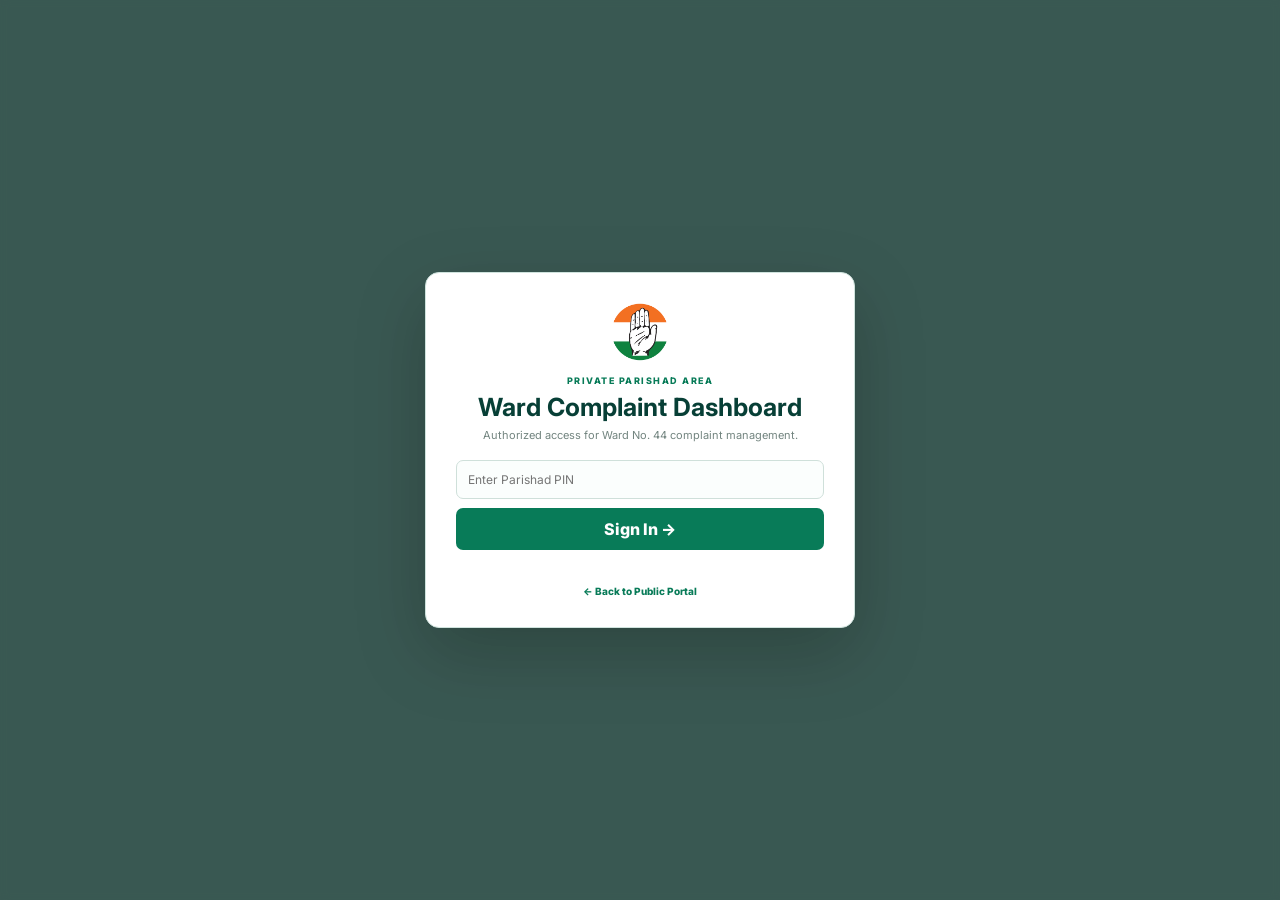
==== dashboard.html @ fd0bc694 "Add favicon and apple touch icon to dashboard Added favicon and apple touch icon links to the dashbo" ====
<!doctype html>
<html lang="en">
<head>
  <meta charset="utf-8"><meta name="viewport" content="width=device-width,initial-scale=1">
  <title>Ward Parishad Dashboard | Ward No. 44</title>
  <link rel="stylesheet" href="style.css">
  <link rel="icon" type="image/png" href="inc-favicon.png">
  <link rel="apple-touch-icon" href="inc-favicon.png">
  <style>
    .login-overlay{position:fixed;inset:0;background:rgba(4,43,35,.78);backdrop-filter:blur(5px);display:grid;place-items:center;padding:20px;z-index:100}
    .login-overlay.hidden{display:none}.login-box{width:min(430px,100%);background:#fff;border:1px solid var(--line);border-radius:14px;box-shadow:0 25px 70px rgba(0,0,0,.22);padding:30px;text-align:center}.login-box img{width:58px;height:58px;object-fit:contain}.login-box .eyebrow{margin-top:10px}.login-box h2{margin:6px 0;font-size:25px}.login-box p{font-size:11px;color:#72847f;margin:0 0 18px}.login-box input{width:100%;padding:11px;border:1px solid #cfe0da;border-radius:7px;box-sizing:border-box;margin-bottom:9px}.login-box button{width:100%;border:0;background:var(--green);color:#fff;border-radius:7px;padding:11px;font-weight:800}.login-error{min-height:17px;color:#b84a43;font-size:10px;margin:8px 0}.login-back{display:block;color:var(--green);font-size:10px;font-weight:800;margin-top:10px}.dashboard-content.hidden{display:none}.refresh-btn{border:1px solid #d4dfdb;background:#fff;border-radius:6px;padding:8px 12px;font-size:10px;font-weight:700}.loading-note{font-size:10px;color:#71847e;padding:12px}.status-control select{min-width:145px}.dash-meta{margin-top:8px;font-size:9px;color:#71847e;line-height:1.6}
  </style>
</head>
<body class="dashboard-page">
  <div id="loginOverlay" class="login-overlay">
    <div class="login-box">
      <img src="inc-hand-logo.png" alt="">
      <div class="eyebrow">PRIVATE PARISHAD AREA</div>
      <h2>Ward Complaint Dashboard</h2>
      <p>Authorized access for Ward No. 44 complaint management.</p>
      <input id="loginPin" type="password" inputmode="numeric" placeholder="Enter Parishad PIN" autocomplete="current-password">
      <button id="loginBtn" type="button">Sign In →</button>
      <div id="loginError" class="login-error"></div>
      <a class="login-back" href="index.html">← Back to Public Portal</a>
    </div>
  </div>

  <div id="dashboardContent" class="dashboard-content hidden">
    <header class="site-header">
      <div class="brand-wrap">
        <img class="logo" src="inc-hand-logo.png" alt="INC hand symbol">
        <div class="brand-title"><div class="main-title">WARD PARISHAD DASHBOARD</div><div class="sub-title">Ward No. 44 <span>|</span> Indra Colony, Pali</div></div>
        <div class="parishad-head"><small>Ward Parishad</small><strong>MOINUDDIN SHAIKH</strong><span>Indian National Congress (INC)</span></div>
      </div>
      <nav class="nav"><a href="index.html">⌂ <span>Public Portal</span></a><a class="active" href="dashboard.html">▦ <span>Dashboard</span></a><a href="#" id="logoutBtn">↪ <span>Logout</span></a></nav>
    </header>

    <main class="admin-main">
      <div class="admin-banner"><div><div class="eyebrow" style="color:#c9e9df">PRIVATE PARISHAD AREA</div><h1>Ward Complaint Dashboard</h1><p>Manage citizen complaints and update resolution status.</p></div><a class="back-btn" href="index.html">← Public Portal</a></div>
      <section class="dash-stats"><div><b id="dashTotal">0</b><span>Total Complaints</span></div><div><b id="dashOpen">0</b><span>Open / In Progress</span></div><div><b id="dashSolved">0</b><span>Solved</span></div></section>
      <section class="dashboard-tools"><div class="filters"><button class="filter active" data-filter="All">All</button><button class="filter" data-filter="Registered">Registered</button><button class="filter" data-filter="In Progress">In Progress</button><button class="filter" data-filter="Solved">Solved</button></div><button id="refreshBtn" class="refresh-btn">↻ Refresh</button></section>
      <section id="dashboardList" class="dashboard-list"><div class="loading-note">Loading complaints…</div></section>
    </main>
    <footer><div><img src="inc-hand-logo.png" alt=""> <span><b>Ward Parishad Dashboard</b><small>Moinuddin Shaikh · Ward No. 44 · Indra Colony, Pali</small></span></div><a href="index.html">← Back to Public Portal</a></footer>
  </div>
  <script src="dashboard.js"></script>
</body>
</html>
<!-- media links are rendered by dashboard.js -->
---- style.css ----
@import url('https://fonts.googleapis.com/css2?family=Inter:wght@400;500;600;700;800&family=Noto+Sans+Devanagari:wght@500;700&display=swap');
:root{
 --green:#087b58;--deep:#075544;--orange:#ff7418;--lightgreen:#e9f6f1;--ink:#073f36;
 --muted:#6c817c;--line:#cfe3dd;--bg:#f7fbfa;--white:#fff;--amber:#f6b31b;
}
*{box-sizing:border-box}html{scroll-behavior:smooth}body{margin:0;background:var(--bg);color:var(--ink);font-family:Inter,Arial,sans-serif}
button,input,select,textarea{font:inherit}button{cursor:pointer}a{text-decoration:none;color:inherit}
.site-header{min-height:88px;background:#fff;display:flex;align-items:center;justify-content:space-between;padding:10px 3.2%;border-bottom:1px solid #e0ece8;position:sticky;top:0;z-index:50}
.brand-wrap{display:flex;align-items:center;gap:13px}.logo{width:58px;height:58px;object-fit:contain}.brand-title .main-title{font-size:25px;font-weight:800;letter-spacing:-.5px}.sub-title{font-size:13px;font-weight:700;color:#285a50;margin-top:3px}.sub-title span{margin:0 8px;color:#9aa9a5}.parishad-head{border-left:1px solid #bdd2cb;padding-left:23px;margin-left:10px;display:flex;flex-direction:column}.parishad-head small{font-size:11px}.parishad-head strong{font-size:18px}.parishad-head span{font-size:11px;color:#1b668f;margin-top:3px}.nav{display:flex;gap:25px;align-items:center}.nav a{font-size:12px;font-weight:600;color:#234a43;padding:9px 0;border-bottom:3px solid transparent}.nav a.active,.nav a:hover{border-color:var(--green);color:var(--green)}
.hero{min-height:225px;padding:27px 5%;display:flex;justify-content:space-between;align-items:center;overflow:hidden;background:linear-gradient(110deg,#075744 0%,#0b6c56 35%,#d9efea 70%,#fff 100%);position:relative}.hero:after{content:"";position:absolute;right:-10%;bottom:-80px;width:55%;height:170px;background:linear-gradient(90deg,transparent,#fff9);transform:rotate(-5deg);opacity:.8}.hero-left{display:flex;align-items:center;gap:28px;color:#fff;position:relative;z-index:2}.hero-logo{width:120px;height:120px;object-fit:contain;background:#fff;border-radius:50%;padding:3px}.hero-kicker{font-size:11px;font-weight:800;letter-spacing:2px;opacity:.8}.hero h1{font-size:48px;line-height:1;margin:7px 0 7px;letter-spacing:-2px}.hero h2{font-size:18px;margin:0}.hero h2 span{margin:0 8px}.hero-rule{height:1px;background:#ffffff80;width:430px;margin:16px 0}.hero p{font-family:"Noto Sans Devanagari",sans-serif;font-size:18px;font-weight:700;margin:0}.hero-quote{display:flex;gap:12px;align-items:flex-start;position:relative;z-index:2;color:#075544;margin-right:4%}.quote-mark{font-size:70px;line-height:.7;color:#18896a}.hindi{font-family:"Noto Sans Devanagari",sans-serif;font-size:25px;font-weight:700;line-height:1.45}.quote-by{font-weight:800;margin-top:12px}.hero-quote small{display:block;color:#51716a;margin-top:4px}
.portal-grid{display:grid;grid-template-columns:minmax(310px,1fr) minmax(380px,1.18fr) minmax(280px,.9fr);gap:18px;max-width:1450px;margin:18px auto;padding:0 22px}.card{background:#fff;border:1px solid var(--line);border-radius:12px;box-shadow:0 5px 20px #164d3a0b;overflow:hidden}.register-card{padding-bottom:16px}.card-head{display:flex;gap:13px;align-items:center;padding:14px 18px}.green-head{background:linear-gradient(100deg,#087b58,#0a9168);color:#fff}.head-icon{font-size:26px}.card-head h2{font-size:19px;margin:0}.card-head p{font-size:11px;margin:4px 0 0;opacity:.9}
#complaintForm{padding:15px 18px}.field{margin-bottom:11px}.field label{display:block;font-size:11px;font-weight:700;margin-bottom:6px}.field em{font-style:normal;color:#e34d31}input,select,textarea{width:100%;border:1px solid #cfe0dc;background:#fbfefd;border-radius:6px;padding:10px 11px;color:#264f47;font-size:12px;outline:none}input:focus,select:focus,textarea:focus{border-color:var(--green);box-shadow:0 0 0 3px #087b5812}
.uploads{display:grid;grid-template-columns:1fr 1fr;gap:10px;margin:10px 0}.upload-box{border:1px dashed #c5d8d2;border-radius:8px;padding:10px;min-height:104px;position:relative}.upload-icon{font-size:18px;color:var(--green);display:block}.upload-box strong{display:block;font-size:11px;margin:3px 0}.upload-box small{display:block;color:#77908a;font-size:9px;margin-bottom:8px}.choose{display:inline-block;background:#edf4f1;border:1px solid #cadbd6;border-radius:6px;padding:6px 8px;font-size:9px;font-weight:700}.file-name{font-size:8px;color:#82938f;margin-left:4px}.media-preview{display:flex;gap:7px;flex-wrap:wrap;margin-bottom:10px}.media-preview img,.media-preview video{width:70px;height:55px;object-fit:cover;border-radius:5px;border:1px solid var(--line)}.submit-btn{width:100%;border:0;border-radius:7px;padding:12px;background:var(--green);color:#fff;font-size:12px;font-weight:800}.submit-btn:hover{background:var(--deep)}.form-note{text-align:center;color:#81938f;font-size:8px;margin:8px 0 0}.success{margin:0 18px;padding:12px;border-radius:8px;background:#e5f6ed;border:1px solid #b9dfcc;display:flex;gap:10px;align-items:center}.success-icon{width:32px;height:32px;border-radius:50%;background:var(--green);color:#fff;display:grid;place-items:center}.success strong{font-size:11px}.success p{font-size:11px;font-weight:700;margin:3px 0}.success small{font-size:9px}.hidden{display:none!important}
.middle-column,.right-column{display:flex;flex-direction:column;gap:12px}.how-card{padding:14px}.section-title{font-size:16px;color:var(--deep);display:flex;align-items:center;gap:7px}.steps{display:flex;align-items:center;justify-content:space-between;margin:17px 5px}.step{text-align:center;width:22%}.step-circle{width:50px;height:50px;margin:0 auto 8px;border-radius:50%;display:grid;place-items:center;color:#fff;font-size:22px;border:4px solid #fff;box-shadow:0 0 0 1px #c6dfd6}.orange{background:var(--orange)}.green{background:#18a05f}.darkgreen{background:var(--green)}.amber{background:var(--amber)}.step b{font-size:10px;display:block}.step small{display:block;font-size:8px;color:#6f837e;line-height:1.5;margin-top:4px}.arrow{color:var(--green);font-size:18px}.promise{margin-top:5px;border:1px solid #f3b56e;border-radius:7px;padding:10px 18px;display:flex;align-items:center;gap:15px;background:linear-gradient(90deg,#fffaf4,#fff)}.promise span{font-size:43px;color:var(--orange)}.promise b{display:block;font-size:12px}.promise strong{display:block;font-size:22px;margin-top:2px}
.track-card,.status-card{padding:14px}.track-card>p{font-size:10px;color:#748680;margin:5px 0 10px}.track-row{display:flex;gap:10px}.track-row button{border:0;background:var(--green);color:#fff;border-radius:6px;padding:0 22px;font-weight:800}.track-result{margin-top:10px}.result{padding:10px;background:#f1f8f5;border-radius:7px;font-size:10px}.result b{font-size:11px}.status-line{display:flex;align-items:center;justify-content:space-between;margin-top:15px}.status-line>div{text-align:center;width:29%}.status-dot{display:grid;place-items:center;width:42px;height:42px;border-radius:50%;color:#fff;margin:0 auto 6px}.status-line b,.status-line small{display:block;font-size:10px}.status-line small{font-size:8px;color:#7a8e89;line-height:1.4}.status-line i{color:#46a487;font-style:normal}
.whatsapp-card{padding:17px;display:grid;grid-template-columns:50px 1fr;gap:10px;background:linear-gradient(135deg,#f2fff9,#fff)}.wa-icon{width:50px;height:50px;border-radius:50%;background:#19a45f;color:#fff;display:grid;place-items:center;font-size:26px}.whatsapp-card h3{margin:2px 0 5px;font-size:14px}.whatsapp-card p{font-size:9px;color:#6b807a;line-height:1.5;margin:0}.wa-btn{grid-column:1/-1;border:0;background:#08a05a;color:#fff;border-radius:6px;padding:10px;font-size:11px;font-weight:800;text-align:left}.wa-btn span{float:right;font-size:18px;line-height:10px}.wa-help{grid-column:1/-1;color:#81918d;font-size:8px}.wa-help code{background:#edf4f1;padding:2px 4px}
.parishad-card{padding:16px;display:grid;grid-template-columns:78px 1fr;gap:12px;align-items:center}.parishad-card img{width:76px;height:76px;object-fit:contain}.parishad-card small{font-size:9px}.parishad-card h3{font-size:16px;margin:3px 0}.parishad-card p{font-size:10px;margin:0 0 4px}.parishad-card b{font-size:9px;color:#1b668f}.tricolor-line{grid-column:1/-1;display:flex;height:4px}.tricolor-line i{flex:1}.tricolor-line i:nth-child(1){background:var(--orange)}.tricolor-line i:nth-child(2){background:#ddd}.tricolor-line i:nth-child(3){background:#15914d}.mini-links{grid-column:1/-1;display:flex;justify-content:center;gap:17px;font-size:9px;font-weight:700;color:#37675e}
.recent-card{padding:12px}.recent-head{display:flex;justify-content:space-between;font-size:13px}.recent-head button{border:0;background:none;color:#006ca2;font-size:9px}.recent-item{display:grid;grid-template-columns:1fr auto;gap:4px;padding:10px 2px;border-bottom:1px solid #e7efec}.recent-item:last-child{border-bottom:0}.recent-item b{font-size:9px}.recent-item small{font-size:8px;color:#7c8f8b;display:block}.badge{padding:5px 8px;border-radius:20px;font-size:8px;font-weight:800;align-self:center}.registered{background:#dbeaff;color:#1f59a6}.progress{background:#fff0c8;color:#a56b00}.solved{background:#d6f5df;color:#15834a}
.dashboard{max-width:1405px;margin:25px auto;padding:22px}.dashboard-head{display:flex;justify-content:space-between;align-items:flex-start}.eyebrow{font-size:9px;font-weight:800;letter-spacing:1.5px;color:var(--green)}.dashboard h2{margin:5px 0;font-size:25px}.dashboard p{margin:0;color:#72847f;font-size:11px}.outline-btn{border:1px solid #d4dfdb;background:#fff;border-radius:6px;padding:8px 12px;font-size:10px}.dash-stats{display:flex;gap:10px;margin:18px 0}.dash-stats div{background:#f1f8f5;border:1px solid #dbe9e4;padding:10px 25px;border-radius:8px}.dash-stats b{font-size:19px;display:block}.dash-stats span{font-size:9px;color:#71847e}.dashboard-list{display:grid;gap:9px}.dash-item{border:1px solid var(--line);border-radius:8px;padding:12px;display:grid;grid-template-columns:1fr auto;gap:10px}.dash-item h4{margin:0 0 4px;font-size:11px}.dash-item p{font-size:9px;line-height:1.5}.dash-item select{width:auto;padding:6px;font-size:9px}.dash-media{display:flex;gap:5px;margin-top:7px}.dash-media img,.dash-media video{width:55px;height:45px;object-fit:cover;border-radius:4px}
footer{background:#075544;color:#fff;padding:18px 5%;display:flex;justify-content:space-between;align-items:center;font-size:10px;margin-top:30px}footer>div{display:flex;align-items:center;gap:9px}footer img{width:38px;height:38px;object-fit:contain;background:#fff;border-radius:50%}footer small{display:block;opacity:.8;margin-top:2px}
@media(max-width:1100px){.portal-grid{grid-template-columns:1fr 1fr}.right-column{grid-column:1/-1;display:grid;grid-template-columns:1fr 1fr}.recent-card{grid-column:1/-1}.parishad-head{display:none}.nav{gap:10px}.nav a span{display:none}}
@media(max-width:720px){.site-header{padding:8px 12px}.brand-title .main-title{font-size:17px}.sub-title{font-size:9px}.logo{width:44px;height:44px}.nav{display:none}.hero{padding:24px 18px;display:block}.hero-logo{width:80px;height:80px;float:left;margin-right:15px}.hero h1{font-size:31px;padding-top:7px}.hero h2{font-size:12px}.hero-rule{width:100%;margin:10px 0}.hero p{font-size:12px}.hero-quote{clear:both;padding-top:20px;margin:0}.hindi{font-size:17px}.portal-grid{display:block;padding:0 10px}.middle-column,.right-column{margin-top:12px;display:flex}.steps{gap:5px}.arrow{font-size:12px}.step-circle{width:40px;height:40px;font-size:16px}.step b{font-size:8px}.step small{font-size:7px}.promise strong{font-size:17px}.dashboard{margin:15px 10px}.dashboard-head{gap:10px}.dashboard h2{font-size:20px}.dash-stats div{padding:9px 15px}footer{flex-direction:column;gap:10px;align-items:flex-start}}

.admin-link{color:#fff;text-decoration:underline;font-size:10px}.admin-main{max-width:1400px;margin:0 auto;padding:32px 25px 70px}.admin-banner{display:flex;justify-content:space-between;align-items:center;padding:28px;background:linear-gradient(110deg,#075544,#0a8764);border-radius:12px;color:#fff;margin-bottom:18px}.admin-banner h1{margin:6px 0;font-size:30px}.admin-banner p{margin:0;color:#d5ece5;font-size:12px}.back-btn{background:#fff;color:#075544;border-radius:7px;padding:10px 14px;font-size:11px;font-weight:800}.dashboard-tools{display:flex;justify-content:space-between;align-items:center;margin:18px 0}.filters{display:flex;gap:7px}.filter{border:1px solid var(--line);background:#fff;padding:9px 14px;border-radius:7px;font-size:10px;font-weight:700}.filter.active{background:var(--green);color:#fff}.complaint-id{font-size:10px;font-weight:800;letter-spacing:.7px;color:var(--green)}.dash-item{background:#fff;border:1px solid var(--line);border-radius:10px;padding:17px;display:grid;grid-template-columns:1fr auto;gap:20px;margin-bottom:10px}.dash-item h4{margin:3px 0 8px;font-size:14px}.dash-item p{font-size:10px;line-height:1.7;color:#61766f}.dash-item>small{font-size:9px;color:#84948f}.status-control{display:flex;flex-direction:column;align-items:flex-end;gap:12px}.status-control select{width:145px}.badge{display:inline-block;padding:6px 10px;border-radius:20px;font-size:9px;font-weight:800}.dashboard-page footer a{color:#fff;font-size:10px}.dashboard-page .dash-stats{max-width:none}.dashboard-page .dash-stats div{background:#fff;border:1px solid var(--line)}@media(max-width:700px){.admin-main{padding:18px 10px 50px}.admin-banner{display:block}.back-btn{display:inline-block;margin-top:18px}.dashboard-tools{align-items:flex-start;gap:10px;flex-direction:column}.filters{flex-wrap:wrap}.dash-item{grid-template-columns:1fr}.status-control{align-items:flex-start}.status-control select{width:100%}}

/* GPS capture */
.gps-panel{border:1px solid #cfe3dd;background:linear-gradient(90deg,#f2fbf7,#fff);border-radius:8px;padding:10px;margin:10px 0;display:grid;grid-template-columns:1fr auto;gap:8px;align-items:center}.gps-title{font-size:11px;font-weight:800;color:var(--deep)}.gps-status{font-size:9px;color:#6f837e;margin-top:3px;line-height:1.4}.gps-btn{border:1px solid #b8d7cc;background:#eaf6f1;color:var(--green);border-radius:6px;padding:8px 10px;font-size:9px;font-weight:800}.gps-btn:hover{background:#dff1ea}.gps-btn:disabled{opacity:.65;cursor:wait}.gps-map-link{grid-column:1/-1;font-size:9px;font-weight:800;color:#006ca2}.gps-map-link.hidden{display:none!important}
@media(max-width:520px){.gps-panel{grid-template-columns:1fr}.gps-btn{width:100%}}

.media-actions{align-items:stretch}.media-box{min-height:145px}.media-buttons{display:flex;gap:6px;flex-wrap:wrap;margin:6px 0}.media-buttons .choose{cursor:pointer;text-align:center}.camera-btn{background:#e5f5ee;border-color:#b7d9ca;color:#075544}.media-note{font-size:8px;color:#748680;line-height:1.45;margin:-3px 0 10px;padding:7px 9px;background:#f6faf8;border-radius:6px;border:1px solid #e2ece8}@media(max-width:720px){.media-actions{grid-template-columns:1fr}.media-box{min-height:130px}.media-buttons .choose{flex:1}}
.media-upload-status{margin:8px 0;font-size:10px;color:#16734e;font-weight:700;min-height:14px}
.dash-media{margin-top:8px;font-size:10px;line-height:1.8}.dash-media a,.dash-meta a{font-weight:800}

.camera-modal{position:fixed;inset:0;background:rgba(0,0,0,.72);z-index:200;display:grid;place-items:center;padding:16px}.camera-dialog{width:min(520px,100%);background:#fff;border-radius:14px;overflow:hidden;box-shadow:0 20px 60px rgba(0,0,0,.3)}.camera-head{display:flex;justify-content:space-between;align-items:center;padding:13px 15px;border-bottom:1px solid var(--line);color:var(--deep)}.camera-head button{border:0;background:#f1f5f3;border-radius:50%;width:32px;height:32px}.camera-dialog video{display:block;width:100%;aspect-ratio:4/3;background:#111;object-fit:cover}.camera-hint{padding:9px 13px;font-size:10px;color:#6e827c;background:#f7faf9}.camera-controls{display:flex;gap:8px;padding:12px}.camera-action{flex:1;border:0;border-radius:7px;background:var(--green);color:#fff;padding:11px;font-weight:800;font-size:11px}.camera-action.danger{background:#c74635}.media-buttons button{cursor:pointer;font:inherit}

/* Welcome experience */
.welcome-modal{position:fixed;inset:0;z-index:300;display:grid;place-items:center;padding:18px;background:rgba(2,37,29,.72);backdrop-filter:blur(5px)}
.welcome-modal.hidden{display:none!important}
.welcome-card{width:min(560px,100%);position:relative;overflow:hidden;border:1px solid #d6ebe4;border-radius:20px;background:linear-gradient(145deg,#ffffff 0%,#f4fbf8 100%);box-shadow:0 28px 90px rgba(0,0,0,.28);padding:30px 28px 24px;text-align:center;animation:welcomeIn .45s ease both}
@keyframes welcomeIn{from{opacity:0;transform:translateY(18px) scale(.97)}to{opacity:1;transform:none}}
.welcome-close{position:absolute;right:14px;top:14px;width:34px;height:34px;border:0;border-radius:50%;background:#edf5f2;color:#42645c;font-weight:800}
.welcome-badge{display:inline-block;padding:6px 10px;border-radius:999px;background:#e4f4ee;color:#087b58;font-size:9px;font-weight:800;letter-spacing:1.2px}
.welcome-icon{width:68px;height:68px;margin:16px auto 10px;border-radius:50%;display:grid;place-items:center;background:linear-gradient(135deg,#087b58,#14a374);font-size:31px;box-shadow:0 10px 25px #087b5828}
.welcome-slides{min-height:155px;display:grid;place-items:center}.welcome-slide{display:none;max-width:430px}.welcome-slide.active{display:block;animation:slideIn .35s ease both}@keyframes slideIn{from{opacity:0;transform:translateX(14px)}to{opacity:1;transform:none}}
.welcome-kicker{font-size:10px;font-weight:800;letter-spacing:2px;color:#ff7418}.welcome-slide h2{margin:7px 0 8px;font-size:28px;line-height:1.12;color:#075544}.welcome-slide p{margin:0;color:#627a73;font-size:12px;line-height:1.65}.welcome-dots{display:flex;justify-content:center;gap:7px;margin:8px 0 17px}.welcome-dots span{width:7px;height:7px;border-radius:50%;background:#cbdcd6;transition:.2s}.welcome-dots span.active{width:22px;border-radius:99px;background:#087b58}.welcome-start{width:100%;border:0;border-radius:9px;padding:12px 16px;background:linear-gradient(90deg,#087b58,#0a9168);color:#fff;font-size:11px;font-weight:800;box-shadow:0 8px 20px #087b5825}
@media(max-width:520px){.welcome-card{padding:25px 18px 19px;border-radius:16px}.welcome-slide h2{font-size:23px}.welcome-slides{min-height:175px}}

/* Faster-feeling registration state */
.submit-btn{transition:transform .15s ease,opacity .15s ease}.submit-btn:disabled{opacity:.72;cursor:wait;transform:none}.media-upload-status{min-height:14px}
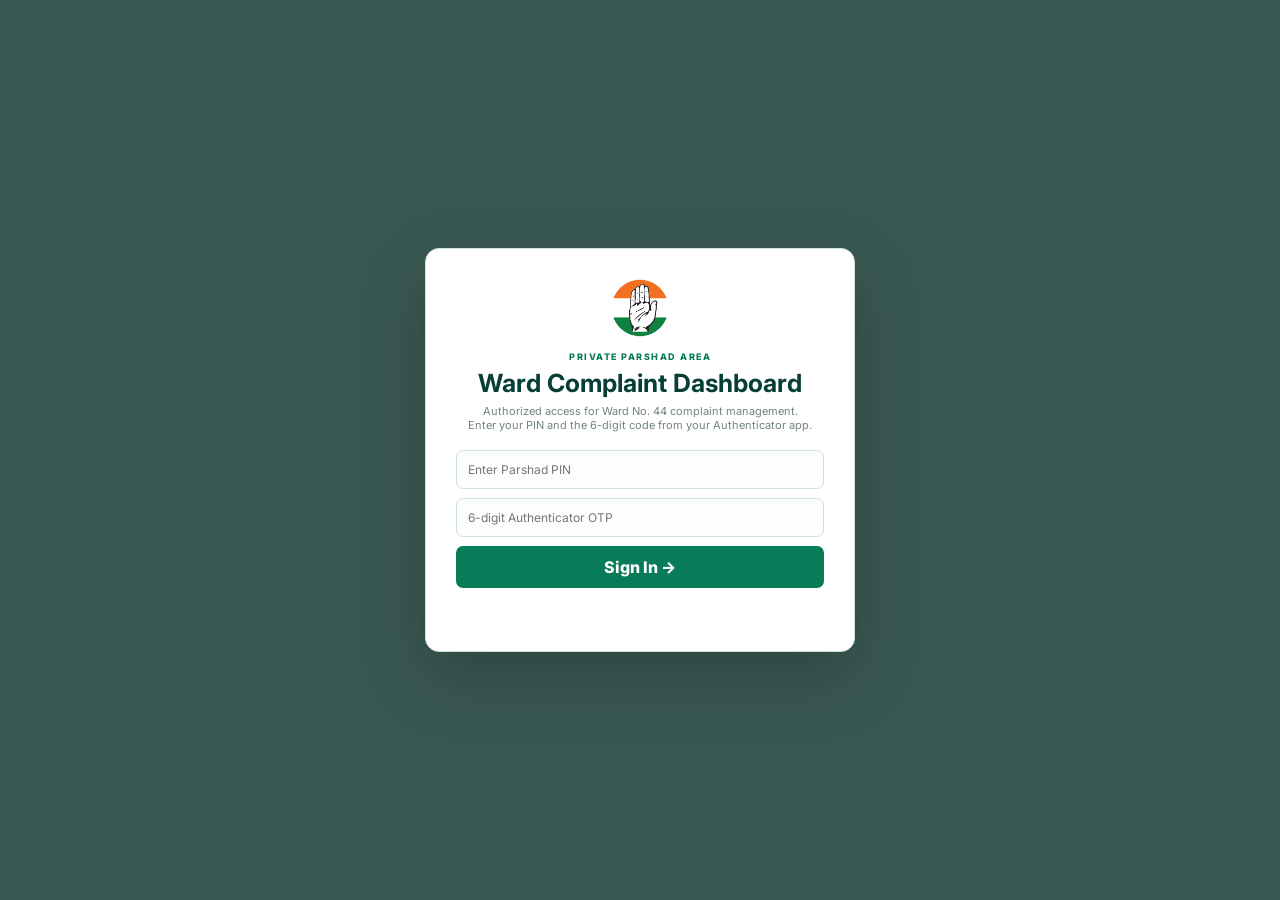
==== commit f577f243: "Update references to 'Parshad' and enhance login info" ====
--- a/dashboard.html
+++ b/dashboard.html
@@ -2,26 +2,27 @@
 <html lang="en">
 <head>
   <meta charset="utf-8"><meta name="viewport" content="width=device-width,initial-scale=1">
-  <title>Ward Parishad Dashboard | Ward No. 44</title>
-  <link rel="stylesheet" href="style.css">
-  <link rel="icon" type="image/png" href="inc-favicon.png">
+  <title>Ward Parshad Dashboard | Ward No. 44</title>
+    <link rel="icon" href="favicon.ico" sizes="any">
+  <link rel="icon" type="image/png" href="assets/inc-favicon.png">
   <link rel="apple-touch-icon" href="inc-favicon.png">
+<link rel="stylesheet" href="style.css">
   <style>
     .login-overlay{position:fixed;inset:0;background:rgba(4,43,35,.78);backdrop-filter:blur(5px);display:grid;place-items:center;padding:20px;z-index:100}
-    .login-overlay.hidden{display:none}.login-box{width:min(430px,100%);background:#fff;border:1px solid var(--line);border-radius:14px;box-shadow:0 25px 70px rgba(0,0,0,.22);padding:30px;text-align:center}.login-box img{width:58px;height:58px;object-fit:contain}.login-box .eyebrow{margin-top:10px}.login-box h2{margin:6px 0;font-size:25px}.login-box p{font-size:11px;color:#72847f;margin:0 0 18px}.login-box input{width:100%;padding:11px;border:1px solid #cfe0da;border-radius:7px;box-sizing:border-box;margin-bottom:9px}.login-box button{width:100%;border:0;background:var(--green);color:#fff;border-radius:7px;padding:11px;font-weight:800}.login-error{min-height:17px;color:#b84a43;font-size:10px;margin:8px 0}.login-back{display:block;color:var(--green);font-size:10px;font-weight:800;margin-top:10px}.dashboard-content.hidden{display:none}.refresh-btn{border:1px solid #d4dfdb;background:#fff;border-radius:6px;padding:8px 12px;font-size:10px;font-weight:700}.loading-note{font-size:10px;color:#71847e;padding:12px}.status-control select{min-width:145px}.dash-meta{margin-top:8px;font-size:9px;color:#71847e;line-height:1.6}
+    .login-overlay.hidden{display:none}.login-box{width:min(430px,100%);background:#fff;border:1px solid var(--line);border-radius:14px;box-shadow:0 25px 70px rgba(0,0,0,.22);padding:30px;text-align:center}.login-box img{width:58px;height:58px;object-fit:contain}.login-box .eyebrow{margin-top:10px}.login-box h2{margin:6px 0;font-size:25px}.login-box p{font-size:11px;color:#72847f;margin:0 0 18px}.login-box input{width:100%;padding:11px;border:1px solid #cfe0da;border-radius:7px;box-sizing:border-box;margin-bottom:9px}.login-box button{width:100%;border:0;background:var(--green);color:#fff;border-radius:7px;padding:11px;font-weight:800}.login-error{min-height:17px;color:#b84a43;font-size:10px;margin:8px 0}.login-back{display:block;color:var(--green);font-size:10px;font-weight:800;margin-top:10px}.dashboard-content.hidden{display:none}.refresh-btn{border:1px solid #d4dfdb;background:#fff;border-radius:6px;padding:8px 12px;font-size:10px;font-weight:700}.loading-note{font-size:10px;color:#71847e;padding:12px}.status-control select{min-width:145px}.notify-solved-btn{margin-top:6px;border:1px solid #0b7d67;background:#fff;color:#075e54;border-radius:7px;padding:7px 9px;font-size:9px;font-weight:800;cursor:pointer}.notify-solved-btn:hover{background:#eef8f4}.dash-meta{margin-top:8px;font-size:9px;color:#71847e;line-height:1.6}
   </style>
 </head>
 <body class="dashboard-page">
   <div id="loginOverlay" class="login-overlay">
     <div class="login-box">
       <img src="inc-hand-logo.png" alt="">
-      <div class="eyebrow">PRIVATE PARISHAD AREA</div>
+      <div class="eyebrow">PRIVATE PARSHAD AREA</div>
       <h2>Ward Complaint Dashboard</h2>
-      <p>Authorized access for Ward No. 44 complaint management.</p>
-      <input id="loginPin" type="password" inputmode="numeric" placeholder="Enter Parishad PIN" autocomplete="current-password">
+      <p>Authorized access for Ward No. 44 complaint management.<br>Enter your PIN and the 6-digit code from your Authenticator app.</p>
+      <input id="loginPin" type="password" inputmode="numeric" placeholder="Enter Parshad PIN" autocomplete="current-password">
+      <input id="loginOtp" type="text" inputmode="numeric" pattern="[0-9]{6}" maxlength="6" placeholder="6-digit Authenticator OTP" autocomplete="one-time-code">
       <button id="loginBtn" type="button">Sign In →</button>
       <div id="loginError" class="login-error"></div>
-      <a class="login-back" href="index.html">← Back to Public Portal</a>
     </div>
   </div>
 
@@ -29,19 +30,23 @@
     <header class="site-header">
       <div class="brand-wrap">
         <img class="logo" src="inc-hand-logo.png" alt="INC hand symbol">
-        <div class="brand-title"><div class="main-title">WARD PARISHAD DASHBOARD</div><div class="sub-title">Ward No. 44 <span>|</span> Indra Colony, Pali</div></div>
-        <div class="parishad-head"><small>Ward Parishad</small><strong>MOINUDDIN SHAIKH</strong><span>Indian National Congress (INC)</span></div>
+        <div class="brand-title"><div class="main-title">WARD PARSHAD DASHBOARD</div><div class="sub-title">Ward No. 44 <span>|</span> Indra Colony, Pali</div></div>
+        <div class="parshad-head"><small>Ward Parshad</small><strong>MOINUDDIN</strong><span>Indian National Congress (INC)</span></div>
       </div>
-      <nav class="nav"><a href="index.html">⌂ <span>Public Portal</span></a><a class="active" href="dashboard.html">▦ <span>Dashboard</span></a><a href="#" id="logoutBtn">↪ <span>Logout</span></a></nav>
+      <nav class="nav"><a class="active" href="dashboard.html">▦ <span>Dashboard</span></a><a href="#" id="logoutBtn">↪ <span>Logout</span></a></nav>
     </header>
 
     <main class="admin-main">
-      <div class="admin-banner"><div><div class="eyebrow" style="color:#c9e9df">PRIVATE PARISHAD AREA</div><h1>Ward Complaint Dashboard</h1><p>Manage citizen complaints and update resolution status.</p></div><a class="back-btn" href="index.html">← Public Portal</a></div>
+      <div class="admin-banner"><div><div class="eyebrow" style="color:#c9e9df">PRIVATE PARSHAD AREA</div><h1>Ward Complaint Dashboard</h1><p>View complaints, photos, videos, GPS locations and update resolution status.</p></div></div>
       <section class="dash-stats"><div><b id="dashTotal">0</b><span>Total Complaints</span></div><div><b id="dashOpen">0</b><span>Open / In Progress</span></div><div><b id="dashSolved">0</b><span>Solved</span></div></section>
-      <section class="dashboard-tools"><div class="filters"><button class="filter active" data-filter="All">All</button><button class="filter" data-filter="Registered">Registered</button><button class="filter" data-filter="In Progress">In Progress</button><button class="filter" data-filter="Solved">Solved</button></div><button id="refreshBtn" class="refresh-btn">↻ Refresh</button></section>
+      <section class="dashboard-tools">
+        <div class="dashboard-search"><input id="searchComplaint" type="search" placeholder="Search complaint ID, name, mobile, location or category…" autocomplete="off"><span>⌕</span></div>
+        <div class="filters"><button class="filter active" data-filter="All">All</button><button class="filter" data-filter="Registered">Registered</button><button class="filter" data-filter="In Progress">In Progress</button><button class="filter" data-filter="Solved">Solved</button></div>
+        <button id="refreshBtn" class="refresh-btn">↻ Refresh</button>
+      </section>
       <section id="dashboardList" class="dashboard-list"><div class="loading-note">Loading complaints…</div></section>
     </main>
-    <footer><div><img src="inc-hand-logo.png" alt=""> <span><b>Ward Parishad Dashboard</b><small>Moinuddin Shaikh · Ward No. 44 · Indra Colony, Pali</small></span></div><a href="index.html">← Back to Public Portal</a></footer>
+    <footer><div><img src="inc-hand-logo.png" alt=""> <span><b>Ward Parshad Dashboard</b><small>Moinuddin · Ward No. 44 · Indra Colony, Pali</small></span></div></footer>
   </div>
   <script src="dashboard.js"></script>
 </body>
--- a/style.css
+++ b/style.css
@@ -6,19 +6,19 @@
 *{box-sizing:border-box}html{scroll-behavior:smooth}body{margin:0;background:var(--bg);color:var(--ink);font-family:Inter,Arial,sans-serif}
 button,input,select,textarea{font:inherit}button{cursor:pointer}a{text-decoration:none;color:inherit}
 .site-header{min-height:88px;background:#fff;display:flex;align-items:center;justify-content:space-between;padding:10px 3.2%;border-bottom:1px solid #e0ece8;position:sticky;top:0;z-index:50}
-.brand-wrap{display:flex;align-items:center;gap:13px}.logo{width:58px;height:58px;object-fit:contain}.brand-title .main-title{font-size:25px;font-weight:800;letter-spacing:-.5px}.sub-title{font-size:13px;font-weight:700;color:#285a50;margin-top:3px}.sub-title span{margin:0 8px;color:#9aa9a5}.parishad-head{border-left:1px solid #bdd2cb;padding-left:23px;margin-left:10px;display:flex;flex-direction:column}.parishad-head small{font-size:11px}.parishad-head strong{font-size:18px}.parishad-head span{font-size:11px;color:#1b668f;margin-top:3px}.nav{display:flex;gap:25px;align-items:center}.nav a{font-size:12px;font-weight:600;color:#234a43;padding:9px 0;border-bottom:3px solid transparent}.nav a.active,.nav a:hover{border-color:var(--green);color:var(--green)}
+.brand-wrap{display:flex;align-items:center;gap:13px}.logo{width:58px;height:58px;object-fit:contain}.brand-title .main-title{font-size:25px;font-weight:800;letter-spacing:-.5px}.sub-title{font-size:13px;font-weight:700;color:#285a50;margin-top:3px}.sub-title span{margin:0 8px;color:#9aa9a5}.parshad-head{border-left:1px solid #bdd2cb;padding-left:23px;margin-left:10px;display:flex;flex-direction:column}.parshad-head small{font-size:11px}.parshad-head strong{font-size:18px}.parshad-head span{font-size:11px;color:#1b668f;margin-top:3px}.nav{display:flex;gap:25px;align-items:center}.nav a{font-size:12px;font-weight:600;color:#234a43;padding:9px 0;border-bottom:3px solid transparent}.nav a.active,.nav a:hover{border-color:var(--green);color:var(--green)}
 .hero{min-height:225px;padding:27px 5%;display:flex;justify-content:space-between;align-items:center;overflow:hidden;background:linear-gradient(110deg,#075744 0%,#0b6c56 35%,#d9efea 70%,#fff 100%);position:relative}.hero:after{content:"";position:absolute;right:-10%;bottom:-80px;width:55%;height:170px;background:linear-gradient(90deg,transparent,#fff9);transform:rotate(-5deg);opacity:.8}.hero-left{display:flex;align-items:center;gap:28px;color:#fff;position:relative;z-index:2}.hero-logo{width:120px;height:120px;object-fit:contain;background:#fff;border-radius:50%;padding:3px}.hero-kicker{font-size:11px;font-weight:800;letter-spacing:2px;opacity:.8}.hero h1{font-size:48px;line-height:1;margin:7px 0 7px;letter-spacing:-2px}.hero h2{font-size:18px;margin:0}.hero h2 span{margin:0 8px}.hero-rule{height:1px;background:#ffffff80;width:430px;margin:16px 0}.hero p{font-family:"Noto Sans Devanagari",sans-serif;font-size:18px;font-weight:700;margin:0}.hero-quote{display:flex;gap:12px;align-items:flex-start;position:relative;z-index:2;color:#075544;margin-right:4%}.quote-mark{font-size:70px;line-height:.7;color:#18896a}.hindi{font-family:"Noto Sans Devanagari",sans-serif;font-size:25px;font-weight:700;line-height:1.45}.quote-by{font-weight:800;margin-top:12px}.hero-quote small{display:block;color:#51716a;margin-top:4px}
 .portal-grid{display:grid;grid-template-columns:minmax(310px,1fr) minmax(380px,1.18fr) minmax(280px,.9fr);gap:18px;max-width:1450px;margin:18px auto;padding:0 22px}.card{background:#fff;border:1px solid var(--line);border-radius:12px;box-shadow:0 5px 20px #164d3a0b;overflow:hidden}.register-card{padding-bottom:16px}.card-head{display:flex;gap:13px;align-items:center;padding:14px 18px}.green-head{background:linear-gradient(100deg,#087b58,#0a9168);color:#fff}.head-icon{font-size:26px}.card-head h2{font-size:19px;margin:0}.card-head p{font-size:11px;margin:4px 0 0;opacity:.9}
 #complaintForm{padding:15px 18px}.field{margin-bottom:11px}.field label{display:block;font-size:11px;font-weight:700;margin-bottom:6px}.field em{font-style:normal;color:#e34d31}input,select,textarea{width:100%;border:1px solid #cfe0dc;background:#fbfefd;border-radius:6px;padding:10px 11px;color:#264f47;font-size:12px;outline:none}input:focus,select:focus,textarea:focus{border-color:var(--green);box-shadow:0 0 0 3px #087b5812}
 .uploads{display:grid;grid-template-columns:1fr 1fr;gap:10px;margin:10px 0}.upload-box{border:1px dashed #c5d8d2;border-radius:8px;padding:10px;min-height:104px;position:relative}.upload-icon{font-size:18px;color:var(--green);display:block}.upload-box strong{display:block;font-size:11px;margin:3px 0}.upload-box small{display:block;color:#77908a;font-size:9px;margin-bottom:8px}.choose{display:inline-block;background:#edf4f1;border:1px solid #cadbd6;border-radius:6px;padding:6px 8px;font-size:9px;font-weight:700}.file-name{font-size:8px;color:#82938f;margin-left:4px}.media-preview{display:flex;gap:7px;flex-wrap:wrap;margin-bottom:10px}.media-preview img,.media-preview video{width:70px;height:55px;object-fit:cover;border-radius:5px;border:1px solid var(--line)}.submit-btn{width:100%;border:0;border-radius:7px;padding:12px;background:var(--green);color:#fff;font-size:12px;font-weight:800}.submit-btn:hover{background:var(--deep)}.form-note{text-align:center;color:#81938f;font-size:8px;margin:8px 0 0}.success{margin:0 18px;padding:12px;border-radius:8px;background:#e5f6ed;border:1px solid #b9dfcc;display:flex;gap:10px;align-items:center}.success-icon{width:32px;height:32px;border-radius:50%;background:var(--green);color:#fff;display:grid;place-items:center}.success strong{font-size:11px}.success p{font-size:11px;font-weight:700;margin:3px 0}.success small{font-size:9px}.hidden{display:none!important}
-.middle-column,.right-column{display:flex;flex-direction:column;gap:12px}.how-card{padding:14px}.section-title{font-size:16px;color:var(--deep);display:flex;align-items:center;gap:7px}.steps{display:flex;align-items:center;justify-content:space-between;margin:17px 5px}.step{text-align:center;width:22%}.step-circle{width:50px;height:50px;margin:0 auto 8px;border-radius:50%;display:grid;place-items:center;color:#fff;font-size:22px;border:4px solid #fff;box-shadow:0 0 0 1px #c6dfd6}.orange{background:var(--orange)}.green{background:#18a05f}.darkgreen{background:var(--green)}.amber{background:var(--amber)}.step b{font-size:10px;display:block}.step small{display:block;font-size:8px;color:#6f837e;line-height:1.5;margin-top:4px}.arrow{color:var(--green);font-size:18px}.promise{margin-top:5px;border:1px solid #f3b56e;border-radius:7px;padding:10px 18px;display:flex;align-items:center;gap:15px;background:linear-gradient(90deg,#fffaf4,#fff)}.promise span{font-size:43px;color:var(--orange)}.promise b{display:block;font-size:12px}.promise strong{display:block;font-size:22px;margin-top:2px}
+.middle-column,.right-column{display:flex;flex-direction:column;gap:12px}.how-card{padding:14px}.section-title{font-size:16px;color:var(--deep);display:flex;align-items:center;gap:7px}.steps{display:flex;align-items:center;justify-content:space-between;margin:17px 5px}.step{text-align:center;width:22%}.step-circle{width:50px;height:50px;margin:0 auto 8px;border-radius:50%;display:grid;place-items:center;color:#fff;font-size:22px;border:4px solid #fff;box-shadow:0 0 0 1px #c6dfd6}.orange{background:var(--orange)}.green{background:#18a05f}.darkgreen{background:var(--green)}.amber{background:var(--amber)}.step b{font-size:10px;display:block}.step small{display:block;font-size:8px;color:#6f837e;line-height:1.5;margin-top:4px}.arrow{color:var(--green);font-size:18px}.promise{margin-top:5px;border:1px solid #f3b56e;border-radius:7px;padding:10px 18px;display:flex;align-items:center;gap:15px;background:linear-gradient(90deg,#fffaf4,#fff)}.promise span{font-size:43px;color:var(--orange)}.promise b{display:block;font-size:12px}.promise strong{display:block;font-size:22px;margin-top:2px}.promise small{display:block;font-size:10px;color:#6f837e;line-height:1.45;margin-top:4px}
 .track-card,.status-card{padding:14px}.track-card>p{font-size:10px;color:#748680;margin:5px 0 10px}.track-row{display:flex;gap:10px}.track-row button{border:0;background:var(--green);color:#fff;border-radius:6px;padding:0 22px;font-weight:800}.track-result{margin-top:10px}.result{padding:10px;background:#f1f8f5;border-radius:7px;font-size:10px}.result b{font-size:11px}.status-line{display:flex;align-items:center;justify-content:space-between;margin-top:15px}.status-line>div{text-align:center;width:29%}.status-dot{display:grid;place-items:center;width:42px;height:42px;border-radius:50%;color:#fff;margin:0 auto 6px}.status-line b,.status-line small{display:block;font-size:10px}.status-line small{font-size:8px;color:#7a8e89;line-height:1.4}.status-line i{color:#46a487;font-style:normal}
 .whatsapp-card{padding:17px;display:grid;grid-template-columns:50px 1fr;gap:10px;background:linear-gradient(135deg,#f2fff9,#fff)}.wa-icon{width:50px;height:50px;border-radius:50%;background:#19a45f;color:#fff;display:grid;place-items:center;font-size:26px}.whatsapp-card h3{margin:2px 0 5px;font-size:14px}.whatsapp-card p{font-size:9px;color:#6b807a;line-height:1.5;margin:0}.wa-btn{grid-column:1/-1;border:0;background:#08a05a;color:#fff;border-radius:6px;padding:10px;font-size:11px;font-weight:800;text-align:left}.wa-btn span{float:right;font-size:18px;line-height:10px}.wa-help{grid-column:1/-1;color:#81918d;font-size:8px}.wa-help code{background:#edf4f1;padding:2px 4px}
-.parishad-card{padding:16px;display:grid;grid-template-columns:78px 1fr;gap:12px;align-items:center}.parishad-card img{width:76px;height:76px;object-fit:contain}.parishad-card small{font-size:9px}.parishad-card h3{font-size:16px;margin:3px 0}.parishad-card p{font-size:10px;margin:0 0 4px}.parishad-card b{font-size:9px;color:#1b668f}.tricolor-line{grid-column:1/-1;display:flex;height:4px}.tricolor-line i{flex:1}.tricolor-line i:nth-child(1){background:var(--orange)}.tricolor-line i:nth-child(2){background:#ddd}.tricolor-line i:nth-child(3){background:#15914d}.mini-links{grid-column:1/-1;display:flex;justify-content:center;gap:17px;font-size:9px;font-weight:700;color:#37675e}
+.parshad-card{padding:16px;display:grid;grid-template-columns:78px 1fr;gap:12px;align-items:center}.parshad-card img{width:76px;height:76px;object-fit:contain}.parshad-card small{font-size:9px}.parshad-card h3{font-size:16px;margin:3px 0}.parshad-card p{font-size:10px;margin:0 0 4px}.parshad-card b{font-size:9px;color:#1b668f}.tricolor-line{grid-column:1/-1;display:flex;height:4px}.tricolor-line i{flex:1}.tricolor-line i:nth-child(1){background:var(--orange)}.tricolor-line i:nth-child(2){background:#ddd}.tricolor-line i:nth-child(3){background:#15914d}.mini-links{grid-column:1/-1;display:flex;justify-content:center;gap:17px;font-size:9px;font-weight:700;color:#37675e}
 .recent-card{padding:12px}.recent-head{display:flex;justify-content:space-between;font-size:13px}.recent-head button{border:0;background:none;color:#006ca2;font-size:9px}.recent-item{display:grid;grid-template-columns:1fr auto;gap:4px;padding:10px 2px;border-bottom:1px solid #e7efec}.recent-item:last-child{border-bottom:0}.recent-item b{font-size:9px}.recent-item small{font-size:8px;color:#7c8f8b;display:block}.badge{padding:5px 8px;border-radius:20px;font-size:8px;font-weight:800;align-self:center}.registered{background:#dbeaff;color:#1f59a6}.progress{background:#fff0c8;color:#a56b00}.solved{background:#d6f5df;color:#15834a}
 .dashboard{max-width:1405px;margin:25px auto;padding:22px}.dashboard-head{display:flex;justify-content:space-between;align-items:flex-start}.eyebrow{font-size:9px;font-weight:800;letter-spacing:1.5px;color:var(--green)}.dashboard h2{margin:5px 0;font-size:25px}.dashboard p{margin:0;color:#72847f;font-size:11px}.outline-btn{border:1px solid #d4dfdb;background:#fff;border-radius:6px;padding:8px 12px;font-size:10px}.dash-stats{display:flex;gap:10px;margin:18px 0}.dash-stats div{background:#f1f8f5;border:1px solid #dbe9e4;padding:10px 25px;border-radius:8px}.dash-stats b{font-size:19px;display:block}.dash-stats span{font-size:9px;color:#71847e}.dashboard-list{display:grid;gap:9px}.dash-item{border:1px solid var(--line);border-radius:8px;padding:12px;display:grid;grid-template-columns:1fr auto;gap:10px}.dash-item h4{margin:0 0 4px;font-size:11px}.dash-item p{font-size:9px;line-height:1.5}.dash-item select{width:auto;padding:6px;font-size:9px}.dash-media{display:flex;gap:5px;margin-top:7px}.dash-media img,.dash-media video{width:55px;height:45px;object-fit:cover;border-radius:4px}
 footer{background:#075544;color:#fff;padding:18px 5%;display:flex;justify-content:space-between;align-items:center;font-size:10px;margin-top:30px}footer>div{display:flex;align-items:center;gap:9px}footer img{width:38px;height:38px;object-fit:contain;background:#fff;border-radius:50%}footer small{display:block;opacity:.8;margin-top:2px}
-@media(max-width:1100px){.portal-grid{grid-template-columns:1fr 1fr}.right-column{grid-column:1/-1;display:grid;grid-template-columns:1fr 1fr}.recent-card{grid-column:1/-1}.parishad-head{display:none}.nav{gap:10px}.nav a span{display:none}}
+@media(max-width:1100px){.portal-grid{grid-template-columns:1fr 1fr}.right-column{grid-column:1/-1;display:grid;grid-template-columns:1fr 1fr}.recent-card{grid-column:1/-1}.parshad-head{display:none}.nav{gap:10px}.nav a span{display:none}}
 @media(max-width:720px){.site-header{padding:8px 12px}.brand-title .main-title{font-size:17px}.sub-title{font-size:9px}.logo{width:44px;height:44px}.nav{display:none}.hero{padding:24px 18px;display:block}.hero-logo{width:80px;height:80px;float:left;margin-right:15px}.hero h1{font-size:31px;padding-top:7px}.hero h2{font-size:12px}.hero-rule{width:100%;margin:10px 0}.hero p{font-size:12px}.hero-quote{clear:both;padding-top:20px;margin:0}.hindi{font-size:17px}.portal-grid{display:block;padding:0 10px}.middle-column,.right-column{margin-top:12px;display:flex}.steps{gap:5px}.arrow{font-size:12px}.step-circle{width:40px;height:40px;font-size:16px}.step b{font-size:8px}.step small{font-size:7px}.promise strong{font-size:17px}.dashboard{margin:15px 10px}.dashboard-head{gap:10px}.dashboard h2{font-size:20px}.dash-stats div{padding:9px 15px}footer{flex-direction:column;gap:10px;align-items:flex-start}}
 
 .admin-link{color:#fff;text-decoration:underline;font-size:10px}.admin-main{max-width:1400px;margin:0 auto;padding:32px 25px 70px}.admin-banner{display:flex;justify-content:space-between;align-items:center;padding:28px;background:linear-gradient(110deg,#075544,#0a8764);border-radius:12px;color:#fff;margin-bottom:18px}.admin-banner h1{margin:6px 0;font-size:30px}.admin-banner p{margin:0;color:#d5ece5;font-size:12px}.back-btn{background:#fff;color:#075544;border-radius:7px;padding:10px 14px;font-size:11px;font-weight:800}.dashboard-tools{display:flex;justify-content:space-between;align-items:center;margin:18px 0}.filters{display:flex;gap:7px}.filter{border:1px solid var(--line);background:#fff;padding:9px 14px;border-radius:7px;font-size:10px;font-weight:700}.filter.active{background:var(--green);color:#fff}.complaint-id{font-size:10px;font-weight:800;letter-spacing:.7px;color:var(--green)}.dash-item{background:#fff;border:1px solid var(--line);border-radius:10px;padding:17px;display:grid;grid-template-columns:1fr auto;gap:20px;margin-bottom:10px}.dash-item h4{margin:3px 0 8px;font-size:14px}.dash-item p{font-size:10px;line-height:1.7;color:#61766f}.dash-item>small{font-size:9px;color:#84948f}.status-control{display:flex;flex-direction:column;align-items:flex-end;gap:12px}.status-control select{width:145px}.badge{display:inline-block;padding:6px 10px;border-radius:20px;font-size:9px;font-weight:800}.dashboard-page footer a{color:#fff;font-size:10px}.dashboard-page .dash-stats{max-width:none}.dashboard-page .dash-stats div{background:#fff;border:1px solid var(--line)}@media(max-width:700px){.admin-main{padding:18px 10px 50px}.admin-banner{display:block}.back-btn{display:inline-block;margin-top:18px}.dashboard-tools{align-items:flex-start;gap:10px;flex-direction:column}.filters{flex-wrap:wrap}.dash-item{grid-template-columns:1fr}.status-control{align-items:flex-start}.status-control select{width:100%}}
@@ -47,3 +47,54 @@
 
 /* Faster-feeling registration state */
 .submit-btn{transition:transform .15s ease,opacity .15s ease}.submit-btn:disabled{opacity:.72;cursor:wait;transform:none}.media-upload-status{min-height:14px}
+
+/* Complaint media gallery */
+.complaint-media-wrap{margin-top:12px;padding-top:10px;border-top:1px solid #e4eeeb}
+.complaint-media{margin-top:10px}
+.media-title{display:flex;align-items:center;gap:7px;font-size:10px;color:#075544;margin-bottom:7px}
+.media-title span{margin-left:auto;font-size:8px;color:#78908a;background:#eef6f3;padding:3px 7px;border-radius:20px}
+.media-grid{display:grid;grid-template-columns:repeat(auto-fill,minmax(125px,1fr));gap:8px}
+.media-tile{display:block;position:relative;background:#f4f8f7;border:1px solid #d7e7e2;border-radius:8px;overflow:hidden;min-height:96px}
+.photo-tile{text-decoration:none;color:#075544}
+.photo-tile img{display:block;width:100%;height:105px;object-fit:cover;background:#eaf2ef}
+.photo-tile span{display:block;padding:6px 7px;font-size:8px;font-weight:800}
+.video-tile{min-height:135px;background:#071f1a}
+.video-tile iframe{display:block;width:100%;height:110px;border:0;background:#071f1a}
+.media-open{display:inline-block;margin-top:5px;font-size:8px;font-weight:800;color:#087b58;text-decoration:none}
+.video-tile .media-open{display:block;background:#fff;padding:7px;color:#087b58}
+.fallback-media{padding:8px 10px;background:#eef6f3;border-radius:7px}
+.no-media{margin-top:10px;padding:9px 10px;border:1px dashed #d5e4df;border-radius:7px;color:#80918d;font-size:9px;background:#fbfdfc}
+@media(max-width:720px){.media-grid{grid-template-columns:repeat(2,minmax(0,1fr))}.video-tile iframe{height:105px}}
+
+.retry-media-btn{margin-top:8px;border:1px solid #b8d7cc;background:#fff;color:#087b58;border-radius:6px;padding:7px 10px;font-size:9px;font-weight:800}.retry-media-btn:disabled{opacity:.6;cursor:wait}
+
+.sync-media-btn{margin-top:7px;border:1px solid #b8d7cc;background:#fff;color:#087b58;border-radius:6px;padding:6px 9px;font-size:8px;font-weight:800}.sync-media-btn:disabled{opacity:.6;cursor:wait}
+
+.dashboard-search{position:relative;flex:1;max-width:430px}.dashboard-search input{width:100%;box-sizing:border-box;border:1px solid #d4dfdb;background:#fff;border-radius:7px;padding:10px 34px 10px 12px;font-size:10px;outline:none}.dashboard-search input:focus{border-color:#0a8764;box-shadow:0 0 0 2px rgba(10,135,100,.08)}.dashboard-search span{position:absolute;right:11px;top:8px;font-size:16px;color:#71847e;pointer-events:none}.media-broken{display:none!important}.media-broken-wrap:after{content:'Photo preview unavailable — Open Photo ↗';display:flex;min-height:105px;align-items:center;justify-content:center;text-align:center;padding:8px;font-size:9px;font-weight:800;color:#087b58;background:#eef6f3}.media-container{min-height:0}
+@media(max-width:900px){.dashboard-tools{flex-wrap:wrap}.dashboard-search{order:1;max-width:none;width:100%}.filters{order:2}.refresh-btn{order:3}}
+
+/* Final media preview reliability */
+.photo-tile-wrap{padding:0 0 6px;background:#f4f8f7}.photo-tile{display:block;text-decoration:none}.photo-tile img{display:block;width:100%;height:125px;object-fit:cover;background:#eaf2ef}.photo-fallback{display:none;min-height:125px;align-items:center;justify-content:center;text-align:center;padding:8px;font-size:9px;font-weight:800;color:#087b58;background:#eef6f3}.photo-tile-wrap .media-open{margin:3px 7px 0}.media-container{width:100%}
+
+
+/* Compact complaint media viewer */
+.media-grid{display:flex;flex-wrap:wrap;gap:9px}
+.media-view-card{width:150px;min-height:108px;padding:10px 9px 9px;border:1px solid #d7e7e2;border-radius:9px;background:#f8fbfa;text-align:center}
+.media-view-icon{font-size:24px;line-height:1.2;margin-bottom:4px}
+.media-view-name{font-size:9px;font-weight:800;color:#315b52;margin-bottom:7px}
+.view-media-btn{display:block;width:100%;border:0;border-radius:6px;background:#087b58;color:#fff;padding:7px 8px;font-size:9px;font-weight:800;cursor:pointer}
+.view-media-btn:hover{background:#075544}
+.media-view-card .media-open{display:block;margin-top:6px;font-size:8px}
+.media-viewer{position:fixed;inset:0;z-index:500;background:rgba(3,25,20,.78);display:flex;align-items:center;justify-content:center;padding:18px}
+.media-viewer.hidden{display:none!important}
+.media-viewer-box{position:relative;width:min(900px,96vw);max-height:92vh;background:#fff;border-radius:12px;overflow:hidden;box-shadow:0 25px 80px rgba(0,0,0,.4)}
+.media-viewer-close{position:absolute;right:10px;top:10px;z-index:3;width:34px;height:34px;border:0;border-radius:50%;background:rgba(255,255,255,.95);font-size:24px;line-height:1;color:#17483e;cursor:pointer}
+.media-viewer-title{padding:12px 50px 10px 15px;border-bottom:1px solid #e0ebe7;font-size:11px;font-weight:800;color:#075544}
+.media-viewer-body{background:#081c17;display:flex;align-items:center;justify-content:center;min-height:250px;max-height:82vh}
+.viewer-photo{display:block;max-width:100%;max-height:82vh;width:auto;height:auto;object-fit:contain}
+.viewer-video{display:block;width:min(900px,96vw);height:min(70vh,620px);border:0;background:#081c17}
+.viewer-error{display:none;text-align:center;color:#fff;font-size:11px;padding:35px}
+.viewer-error a{color:#fff;font-weight:800;text-decoration:underline}
+@media(max-width:600px){.media-view-card{width:140px}.media-viewer{padding:8px}.viewer-video{height:60vh}.media-viewer-body{min-height:180px}}
+
+.success-actions{display:flex;gap:7px;flex-wrap:wrap;margin-top:7px}.wa-success-btn{border:0;background:#08a05a;color:#fff;border-radius:6px;padding:7px 9px;font-size:9px;font-weight:800;cursor:pointer}.retry-media-btn{border:1px solid #c8dbd5;background:#fff;color:#23675a;border-radius:6px;padding:7px 9px;font-size:9px;font-weight:800;cursor:pointer}.wa-success-btn:hover{background:#07884c}.retry-media-btn:hover{background:#f1f8f5}
